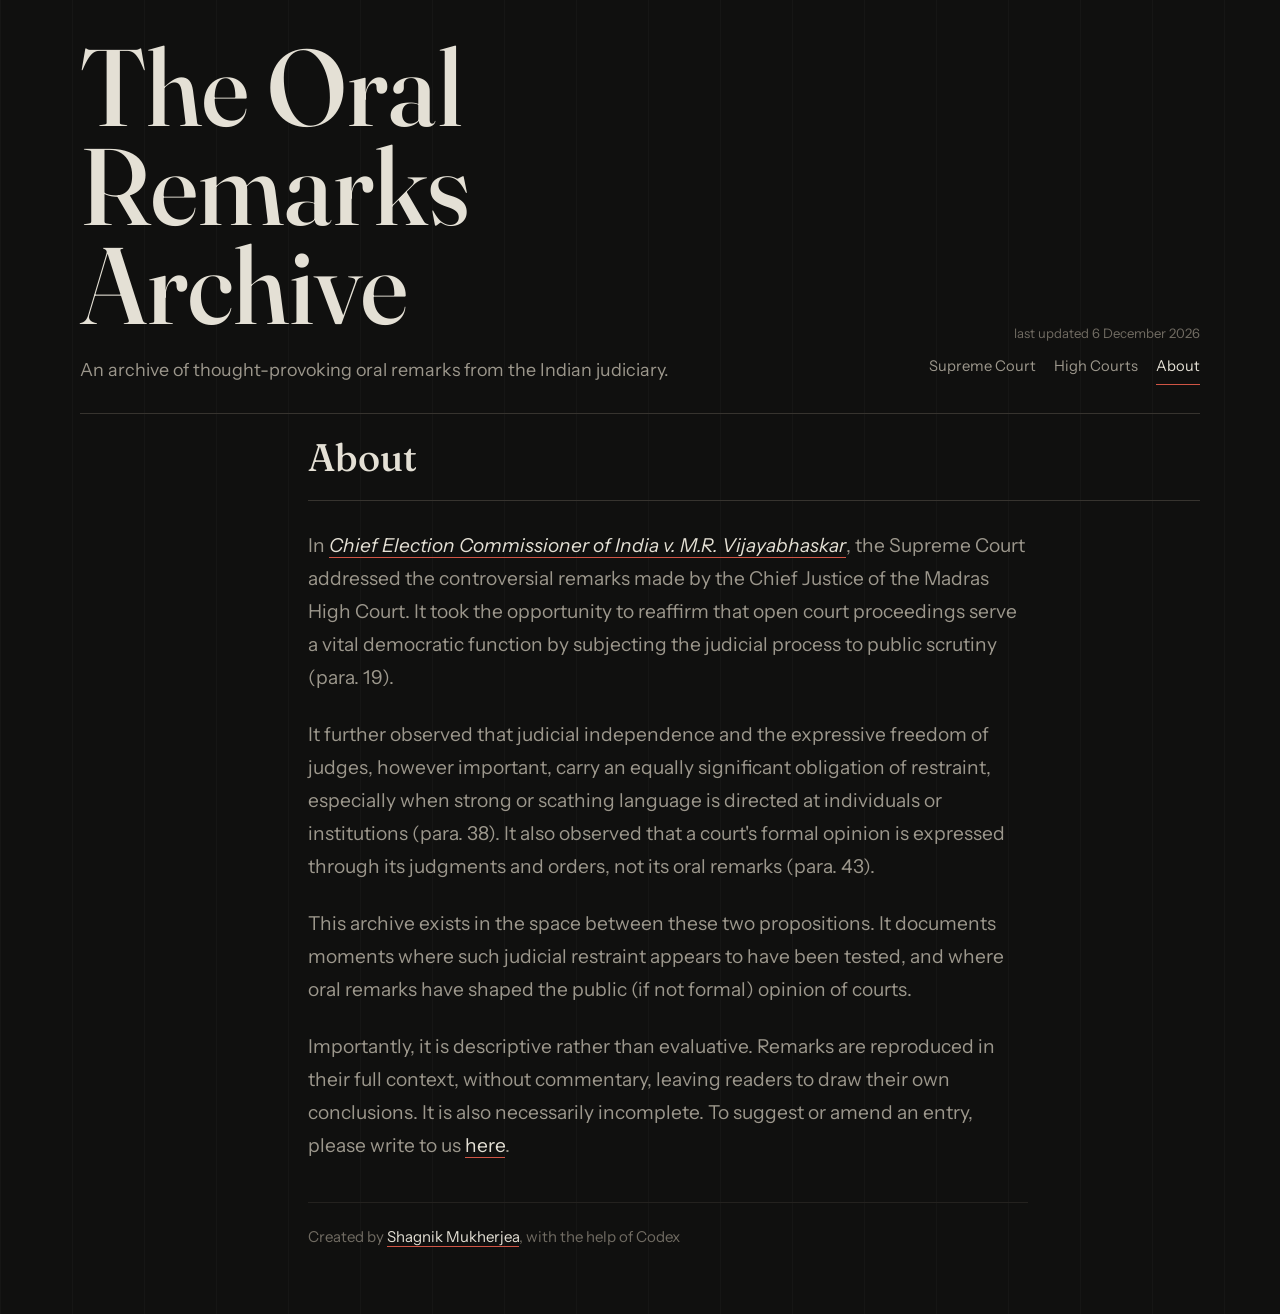
==== about.html @ 1b5a1316 "Style Update and New HC Entry" ====
<!DOCTYPE html>
<html lang="en">
<head>
  <meta charset="UTF-8">
  <meta name="viewport" content="width=device-width, initial-scale=1.0">
  <link rel="icon" type="image/svg+xml" href="favicon.svg">
  <title>The Oral Remarks Archive | About</title>
  <meta name="description" content="An archive of thought-provoking oral remarks from the Indian judiciary.">
  <link rel="canonical" href="https://shagnikmukherjea.github.io/oral-remarks-archive/about.html">
  <meta property="og:type" content="website">
  <meta property="og:title" content="The Oral Remarks Archive | About">
  <meta property="og:description" content="An archive of thought-provoking oral remarks from the Indian judiciary.">
  <meta property="og:url" content="https://shagnikmukherjea.github.io/oral-remarks-archive/about.html">
  <meta property="og:site_name" content="The Oral Remarks Archive">
  <meta name="twitter:card" content="summary">
  <meta name="twitter:title" content="The Oral Remarks Archive | About">
  <meta name="twitter:description" content="An archive of thought-provoking oral remarks from the Indian judiciary.">
  <link rel="preconnect" href="https://fonts.googleapis.com">
  <link rel="preconnect" href="https://fonts.gstatic.com" crossorigin>
  <link href="https://fonts.googleapis.com/css2?family=Fraunces:opsz,wght@9..144,400;9..144,500;9..144,600&family=Instrument+Sans:wght@400;500;600&display=swap" rel="stylesheet">
  <link rel="stylesheet" href="styles.css?v=20260602a">
  <script src="last-updated.js" defer></script>
</head>
<body>
  <div class="site-shell">
    <header class="page-header page-header-compact">
      <div class="page-copy">
        <h1>The Oral Remarks Archive</h1>
        <p class="lede">An archive of thought-provoking oral remarks from the Indian judiciary.</p>
      </div>
      <div class="masthead-tools">
        <p class="updated">last updated <time data-last-updated></time></p>
        <div class="menu-buttons" aria-label="Page navigation">
          <a href="index.html"><span class="label-full">Supreme Court</span><span class="label-short">Supreme Ct.</span></a>
          <a href="high-courts.html"><span class="label-full">High Courts</span><span class="label-short">High Ct.</span></a>
          <a href="about.html" aria-current="page">About</a>
        </div>
      </div>
    </header>

    <main class="about-layout">
      <div aria-hidden="true"></div>

      <section class="about-content">
        <div class="section-banner">
          <h2>About</h2>
        </div>

        <div class="prose-panel">
          <p>
            In <i><a href="https://www.scobserver.in/wp-content/uploads/2025/08/CEC-V-M.R.VIJAYABHASKAR-2021.pdf" target="_blank" rel="noopener noreferrer">Chief Election Commissioner of India v. M.R. Vijayabhaskar</a></i>,
            the Supreme Court addressed the controversial remarks made by the Chief Justice of the Madras High Court. It took
            the opportunity to reaffirm that open court proceedings serve a vital democratic function by subjecting the judicial
            process to public scrutiny (para. 19).
          </p>

          <p>
            It further observed that judicial independence and the expressive freedom of judges, however important,
            carry an equally significant obligation of restraint, especially when strong or scathing language is directed at
            individuals or institutions (para. 38). It also observed that a court's formal opinion is expressed through its judgments
            and orders, not its oral remarks (para. 43).
          </p>

          <p>
            This archive exists in the space between these two propositions. It documents moments where such judicial restraint
            appears to have been tested, and where oral remarks have shaped the public (if not formal) opinion of courts.
          </p>

          <p>
            Importantly, it is descriptive rather than evaluative. Remarks are reproduced in their full context, without
            commentary, leaving readers to draw their own conclusions. It is also necessarily incomplete. To suggest or amend an entry, please write to us <a href="https://forms.gle/7Nr9xeW9brRbRgDS9" target="_blank" rel="noopener noreferrer">here</a>.
          </p>
        </div>

        <section class="credit-panel" aria-label="Site credit">
          <p>Created by <a class="credit-name" href="http://www.linkedin.com/in/shagnikmukherjea" target="_blank" rel="noopener noreferrer">Shagnik Mukherjea</a>, with the help of Codex</p>
        </section>
      </section>
    </main>
  </div>
</body>
</html>
---- styles.css ----
:root {
  --bg: #10100f;
  --ink: #e4e0d5;
  --muted: #9c978c;
  --quiet: #706b62;
  --line: #37342f;
  --line-soft: #24221f;
  --accent: #d05545;
  --max-width: 1120px;
}

* {
  box-sizing: border-box;
}

html {
  scroll-behavior: smooth;
}

body {
  margin: 0;
  padding-bottom: 64px;
  color: var(--ink);
  background:
    linear-gradient(90deg, rgba(255, 255, 255, 0.022) 1px, transparent 1px) 0 0 / 72px 72px,
    var(--bg);
  font-family: "Instrument Sans", sans-serif;
  line-height: 1.65;
}

a {
  color: inherit;
  text-decoration: none;
}

img {
  max-width: 100%;
}

.site-shell {
  width: min(calc(100% - 36px), var(--max-width));
  margin: 0 auto;
  padding-top: 38px;
}

.hero,
.page-header {
  display: grid;
  grid-template-columns: minmax(0, 1fr) max-content;
  gap: 28px;
  align-items: end;
  padding-bottom: 28px;
  border-bottom: 1px solid var(--line);
}

.hero-copy,
.page-copy {
  max-width: 760px;
}

h1,
h2,
h3 {
  margin: 0;
  font-family: "Fraunces", serif;
  font-weight: 500;
  letter-spacing: 0;
}

h1 {
  max-width: 10.5ch;
  font-size: clamp(3.2rem, 8.8vw, 6.8rem);
  line-height: 0.91;
}

h2 {
  font-size: clamp(1.55rem, 3vw, 2.55rem);
  line-height: 1;
}

h3 {
  font-size: clamp(1.25rem, 2.4vw, 1.7rem);
  line-height: 1.12;
}

.lede {
  max-width: 50ch;
  margin: 20px 0 0;
  color: var(--muted);
  font-size: clamp(0.98rem, 1.6vw, 1.12rem);
}

.masthead-tools {
  display: grid;
  gap: 10px;
  justify-items: end;
}

.updated {
  margin: 0;
  color: var(--quiet);
  font-size: 0.82rem;
}

.menu-buttons {
  display: flex;
  gap: 18px;
  align-items: center;
  justify-content: flex-end;
  color: var(--muted);
  font-size: 0.92rem;
}

.menu-buttons a {
  padding-bottom: 5px;
  border-bottom: 1px solid transparent;
}

.menu-buttons .label-short {
  display: none;
}

.menu-buttons a[aria-current="page"] {
  color: var(--ink);
  border-color: var(--accent);
}

.menu-buttons a:hover,
.date-sidebar-inner a:hover,
.remark-context a:hover,
.prose-panel a:hover,
.credit-panel a:hover {
  color: var(--accent);
}

main {
  margin-top: 0;
}

.content-layout,
.about-layout {
  display: grid;
  grid-template-columns: 180px minmax(0, 1fr);
  gap: 48px;
  align-items: start;
}

.date-sidebar {
  position: sticky;
  top: 24px;
}

.date-sidebar-inner {
  padding-top: 24px;
}

.date-sidebar-label {
  display: none;
}

.date-group {
  display: grid;
  gap: 14px;
}

.date-sidebar-inner a {
  color: var(--quiet);
  font-size: 0.86rem;
  line-height: 1.2;
  transition: color 0.15s ease;
}

.date-sidebar-inner a:visited {
  color: var(--quiet);
}

.archive-content,
.about-content {
  min-width: 0;
}

.section-banner {
  margin-bottom: 8px;
  padding: 24px 0;
  border-bottom: 1px solid var(--line);
}

.remarks-list {
  display: block;
}

.remark-card {
  display: grid;
  grid-template-columns: 132px minmax(0, 1fr);
  gap: 28px;
  padding: 31px 0 35px;
  border-bottom: 1px solid var(--line-soft);
}

.remark-date {
  grid-row: 1 / span 3;
  margin: 0;
  color: var(--accent);
  font-size: 0.8rem;
  font-weight: 600;
  letter-spacing: 0.12em;
  line-height: 1.35;
  text-transform: uppercase;
  white-space: nowrap;
}

blockquote {
  margin: 0;
  font-family: "Fraunces", serif;
  font-size: clamp(1.25rem, 2.25vw, 1.95rem);
  font-weight: 400;
  line-height: 1.2;
}

.remark-source {
  margin: 18px 0 0;
  font-weight: 600;
}

.remark-context {
  max-width: 70ch;
  margin: 8px 0 0;
  color: var(--muted);
  font-size: 0.98rem;
  font-style: italic;
}

.remark-context a,
.prose-panel a,
.credit-panel a {
  color: var(--ink);
  border-bottom: 1px solid var(--accent);
}

.prose-panel {
  max-width: 720px;
}

.prose-panel p {
  margin: 24px 0 0;
  color: var(--muted);
  font-size: clamp(1.05rem, 1.7vw, 1.2rem);
  line-height: 1.72;
}

.prose-panel p:first-child {
  margin-top: 28px;
}

.credit-panel {
  max-width: 720px;
  margin-top: 40px;
  padding-top: 22px;
  border-top: 1px solid var(--line-soft);
  color: var(--quiet);
  font-size: 0.94rem;
}

.credit-panel p {
  margin: 0;
}

@media (max-width: 760px) {
  body {
    padding-bottom: 42px;
  }

  .site-shell {
    width: min(calc(100% - 28px), var(--max-width));
    padding-top: 28px;
  }

  .hero,
  .page-header,
  .content-layout,
  .about-layout,
  .remark-card {
    grid-template-columns: 1fr;
  }

  .hero,
  .page-header,
  .content-layout,
  .about-layout,
  .remark-card {
    gap: 22px;
  }

  h1 {
    max-width: 9.8ch;
    font-size: clamp(2.9rem, 16vw, 4.9rem);
  }

  .masthead-tools {
    justify-items: start;
  }

  .menu-buttons {
    justify-content: flex-start;
    flex-wrap: wrap;
    gap: 16px;
  }

  .menu-buttons .label-full {
    display: none;
  }

  .menu-buttons .label-short {
    display: inline;
  }

  .date-sidebar {
    position: static;
    overflow: hidden;
  }

  .about-layout > [aria-hidden="true"] {
    display: none;
  }

  .date-sidebar-inner {
    padding-top: 28px;
    overflow-x: auto;
    overscroll-behavior-x: contain;
    -webkit-overflow-scrolling: touch;
    scrollbar-width: none;
  }

  .date-sidebar-inner::-webkit-scrollbar {
    display: none;
  }

  .date-group {
    display: flex;
    gap: 16px;
    flex-wrap: nowrap;
    white-space: nowrap;
  }

  .section-banner {
    padding: 24px 0;
  }

  .remark-card {
    gap: 12px;
    padding: 27px 0 31px;
  }

  .remark-date {
    grid-row: auto;
  }
}
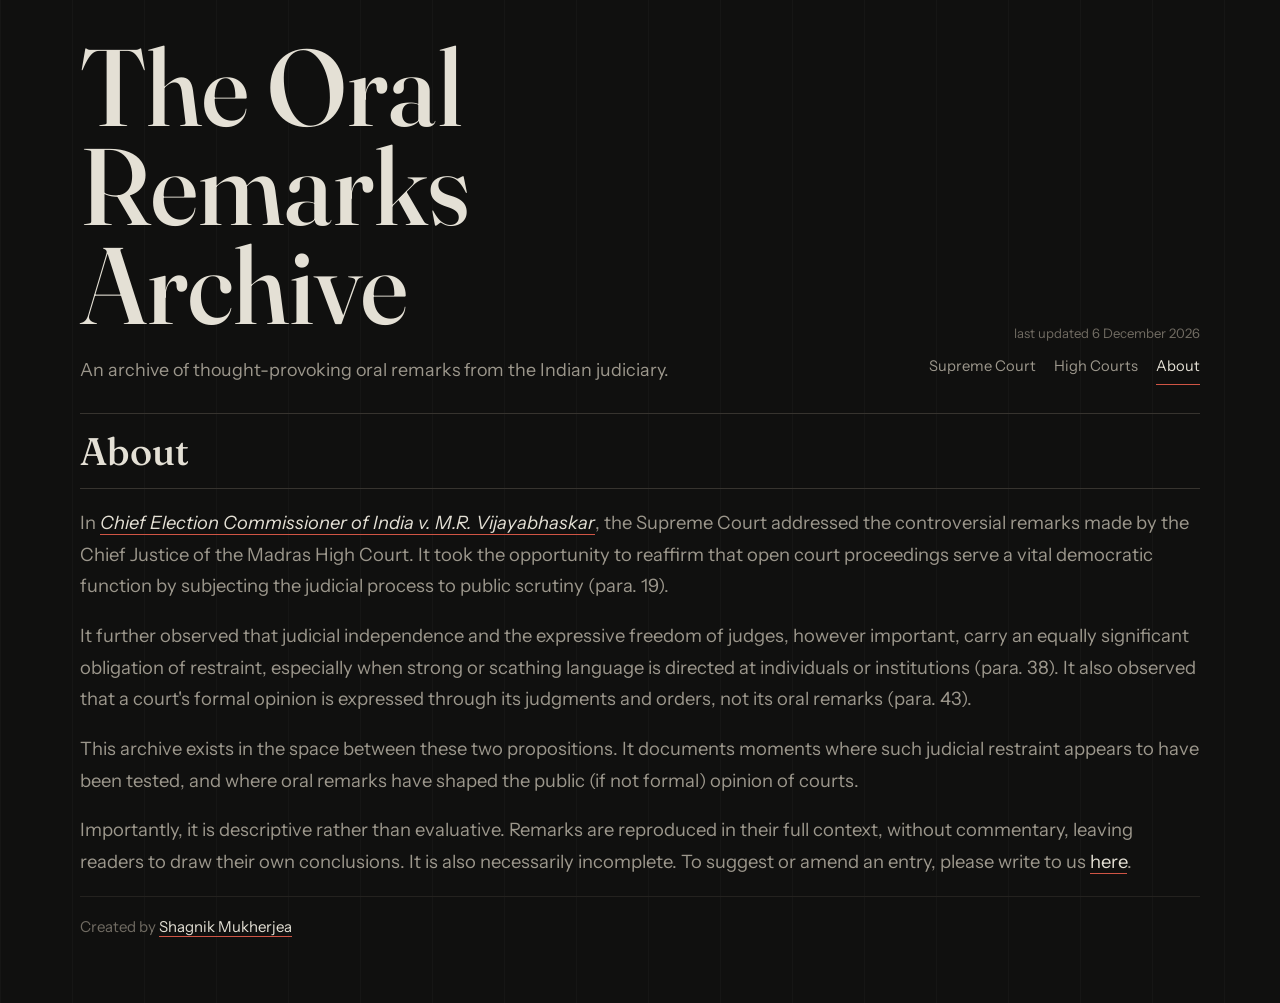
==== commit 97cac236: "About" ====
--- a/about.html
+++ b/about.html
@@ -73,10 +73,10 @@
         </div>
 
         <section class="credit-panel" aria-label="Site credit">
-          <p>Created by <a class="credit-name" href="http://www.linkedin.com/in/shagnikmukherjea" target="_blank" rel="noopener noreferrer">Shagnik Mukherjea</a>, with the help of Codex</p>
+          <p>Created by <a class="credit-name" href="http://www.linkedin.com/in/shagnikmukherjea" target="_blank" rel="noopener noreferrer">Shagnik Mukherjea</a></p>
         </section>
       </section>
     </main>
   </div>
 </body>
-</html>
+</html>
--- a/styles.css
+++ b/styles.css
@@ -137,12 +137,22 @@
   margin-top: 0;
 }
 
-.content-layout,
-.about-layout {
+.content-layout {
   display: grid;
   grid-template-columns: 180px minmax(0, 1fr);
   gap: 48px;
   align-items: start;
+}
+
+.about-layout {
+  display: grid;
+  grid-template-columns: 1fr;
+  gap: 48px;
+  align-items: start;
+}
+
+.about-layout > [aria-hidden="true"] {
+  display: none;
 }
 
 .date-sidebar {
@@ -181,7 +191,7 @@
 
 .section-banner {
   margin-bottom: 8px;
-  padding: 24px 0;
+  padding: 18px 0;
   border-bottom: 1px solid var(--line);
 }
 
@@ -192,8 +202,9 @@
 .remark-card {
   display: grid;
   grid-template-columns: 132px minmax(0, 1fr);
-  gap: 28px;
-  padding: 31px 0 35px;
+  row-gap: 10px;
+  column-gap: 28px;
+  padding: 18px 0;
   border-bottom: 1px solid var(--line-soft);
 }
 
@@ -217,14 +228,22 @@
   line-height: 1.2;
 }
 
+blockquote + .remark-source {
+  margin-top: 4px;
+}
+
+.remark-source + .remark-context {
+  margin-top: 1px;
+}
+
 .remark-source {
-  margin: 18px 0 0;
+  margin: 0;
   font-weight: 600;
 }
 
 .remark-context {
   max-width: 70ch;
-  margin: 8px 0 0;
+  margin: 0;
   color: var(--muted);
   font-size: 0.98rem;
   font-style: italic;
@@ -238,24 +257,26 @@
 }
 
 .prose-panel {
-  max-width: 720px;
+  width: 100%;
+  max-width: none;
 }
 
 .prose-panel p {
-  margin: 24px 0 0;
+  margin: 18px 0 0;
   color: var(--muted);
-  font-size: clamp(1.05rem, 1.7vw, 1.2rem);
+  font-size: clamp(1rem, 1.6vw, 1.15rem);
   line-height: 1.72;
 }
 
 .prose-panel p:first-child {
-  margin-top: 28px;
+  margin-top: 18px;
 }
 
 .credit-panel {
-  max-width: 720px;
-  margin-top: 40px;
-  padding-top: 22px;
+  width: 100%;
+  max-width: none;
+  margin-top: 18px;
+  padding-top: 18px;
   border-top: 1px solid var(--line-soft);
   color: var(--quiet);
   font-size: 0.94rem;
@@ -266,12 +287,15 @@
 }
 
 @media (max-width: 760px) {
+  .credit-panel {
+    padding-top: 18px;
+  }
   body {
     padding-bottom: 42px;
   }
 
   .site-shell {
-    width: min(calc(100% - 28px), var(--max-width));
+    width: min(calc(100% - 40px), var(--max-width));
     padding-top: 28px;
   }
 
@@ -284,8 +308,15 @@
   }
 
   .hero,
-  .page-header,
-  .content-layout,
+  .page-header {
+    gap: 14px;
+    padding-bottom: 18px;
+  }
+
+  .content-layout {
+    gap: 0;
+  }
+
   .about-layout,
   .remark-card {
     gap: 22px;
@@ -297,6 +328,7 @@
   }
 
   .masthead-tools {
+    gap: 14px;
     justify-items: start;
   }
 
@@ -324,7 +356,8 @@
   }
 
   .date-sidebar-inner {
-    padding-top: 28px;
+    padding: 12px 0;
+    border-bottom: 1px solid var(--line);
     overflow-x: auto;
     overscroll-behavior-x: contain;
     -webkit-overflow-scrolling: touch;
@@ -343,12 +376,13 @@
   }
 
   .section-banner {
-    padding: 24px 0;
+    padding: 18px 0;
+    margin-bottom: 0;
   }
 
   .remark-card {
-    gap: 12px;
-    padding: 27px 0 31px;
+    gap: 8px 12px;
+    padding: 16px 0;
   }
 
   .remark-date {
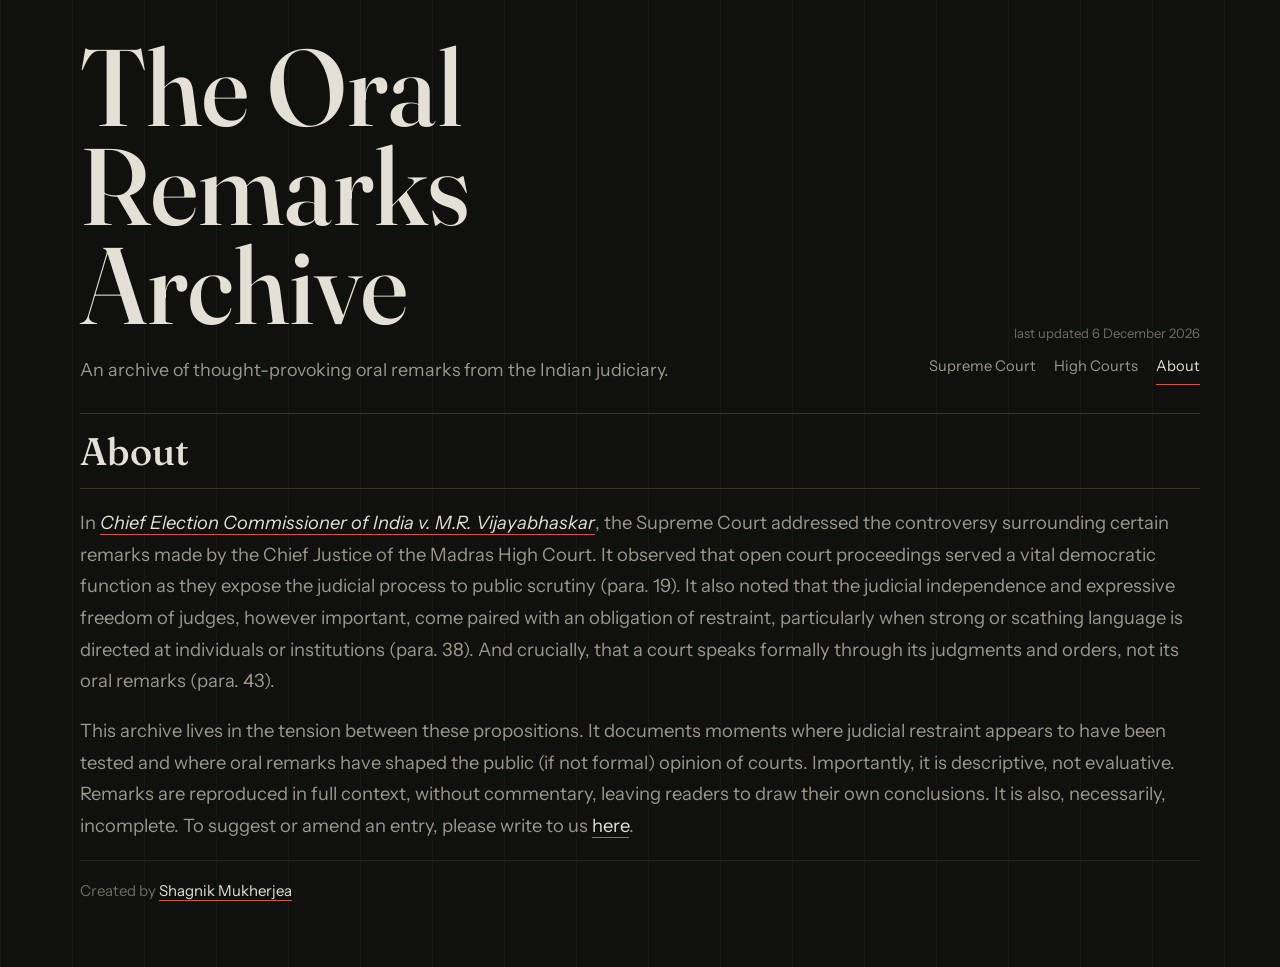
==== commit a03d7404: "About" ====
--- a/about.html
+++ b/about.html
@@ -49,26 +49,15 @@
         <div class="prose-panel">
           <p>
             In <i><a href="https://www.scobserver.in/wp-content/uploads/2025/08/CEC-V-M.R.VIJAYABHASKAR-2021.pdf" target="_blank" rel="noopener noreferrer">Chief Election Commissioner of India v. M.R. Vijayabhaskar</a></i>,
-            the Supreme Court addressed the controversial remarks made by the Chief Justice of the Madras High Court. It took
-            the opportunity to reaffirm that open court proceedings serve a vital democratic function by subjecting the judicial
-            process to public scrutiny (para. 19).
+            the Supreme Court addressed the controversy surrounding certain remarks made by the Chief Justice of the Madras High Court. It observed that open court proceedings served a vital democratic function as they expose the judicial process to public scrutiny (para. 19).
+            It also noted that the judicial independence and expressive freedom of judges, however important, come paired with an obligation of restraint, particularly when strong or scathing language is directed at individuals or institutions (para. 38). And crucially, that a
+            court speaks formally through its judgments and orders, not its oral remarks (para. 43).
           </p>
 
           <p>
-            It further observed that judicial independence and the expressive freedom of judges, however important,
-            carry an equally significant obligation of restraint, especially when strong or scathing language is directed at
-            individuals or institutions (para. 38). It also observed that a court's formal opinion is expressed through its judgments
-            and orders, not its oral remarks (para. 43).
-          </p>
-
-          <p>
-            This archive exists in the space between these two propositions. It documents moments where such judicial restraint
-            appears to have been tested, and where oral remarks have shaped the public (if not formal) opinion of courts.
-          </p>
-
-          <p>
-            Importantly, it is descriptive rather than evaluative. Remarks are reproduced in their full context, without
-            commentary, leaving readers to draw their own conclusions. It is also necessarily incomplete. To suggest or amend an entry, please write to us <a href="https://forms.gle/7Nr9xeW9brRbRgDS9" target="_blank" rel="noopener noreferrer">here</a>.
+           This archive lives in the tension between these propositions. It documents moments where judicial restraint appears to have been tested and where oral remarks have shaped the public (if not formal) opinion of courts.
+           Importantly, it is descriptive, not evaluative. Remarks are reproduced in full context, without commentary, leaving readers to draw their own conclusions. It is also, necessarily, incomplete. 
+           To suggest or amend an entry, please write to us <a href="https://forms.gle/7Nr9xeW9brRbRgDS9" target="_blank" rel="noopener noreferrer">here</a>.
           </p>
         </div>
 
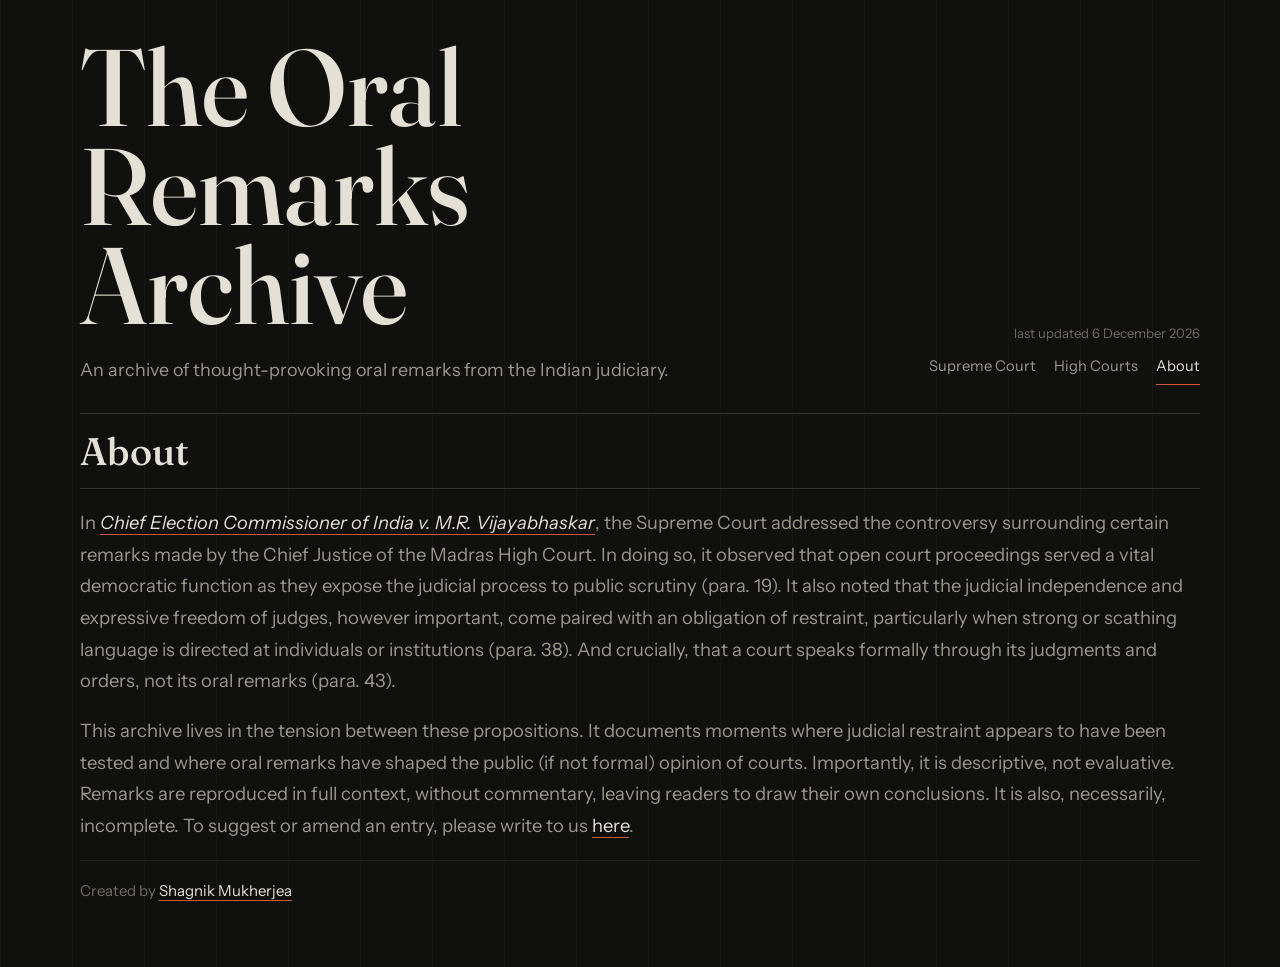
==== commit 1845f471: "Typo" ====
--- a/about.html
+++ b/about.html
@@ -49,7 +49,7 @@
         <div class="prose-panel">
           <p>
             In <i><a href="https://www.scobserver.in/wp-content/uploads/2025/08/CEC-V-M.R.VIJAYABHASKAR-2021.pdf" target="_blank" rel="noopener noreferrer">Chief Election Commissioner of India v. M.R. Vijayabhaskar</a></i>,
-            the Supreme Court addressed the controversy surrounding certain remarks made by the Chief Justice of the Madras High Court. It observed that open court proceedings served a vital democratic function as they expose the judicial process to public scrutiny (para. 19).
+            the Supreme Court addressed the controversy surrounding certain remarks made by the Chief Justice of the Madras High Court. In doing so, it observed that open court proceedings served a vital democratic function as they expose the judicial process to public scrutiny (para. 19).
             It also noted that the judicial independence and expressive freedom of judges, however important, come paired with an obligation of restraint, particularly when strong or scathing language is directed at individuals or institutions (para. 38). And crucially, that a
             court speaks formally through its judgments and orders, not its oral remarks (para. 43).
           </p>
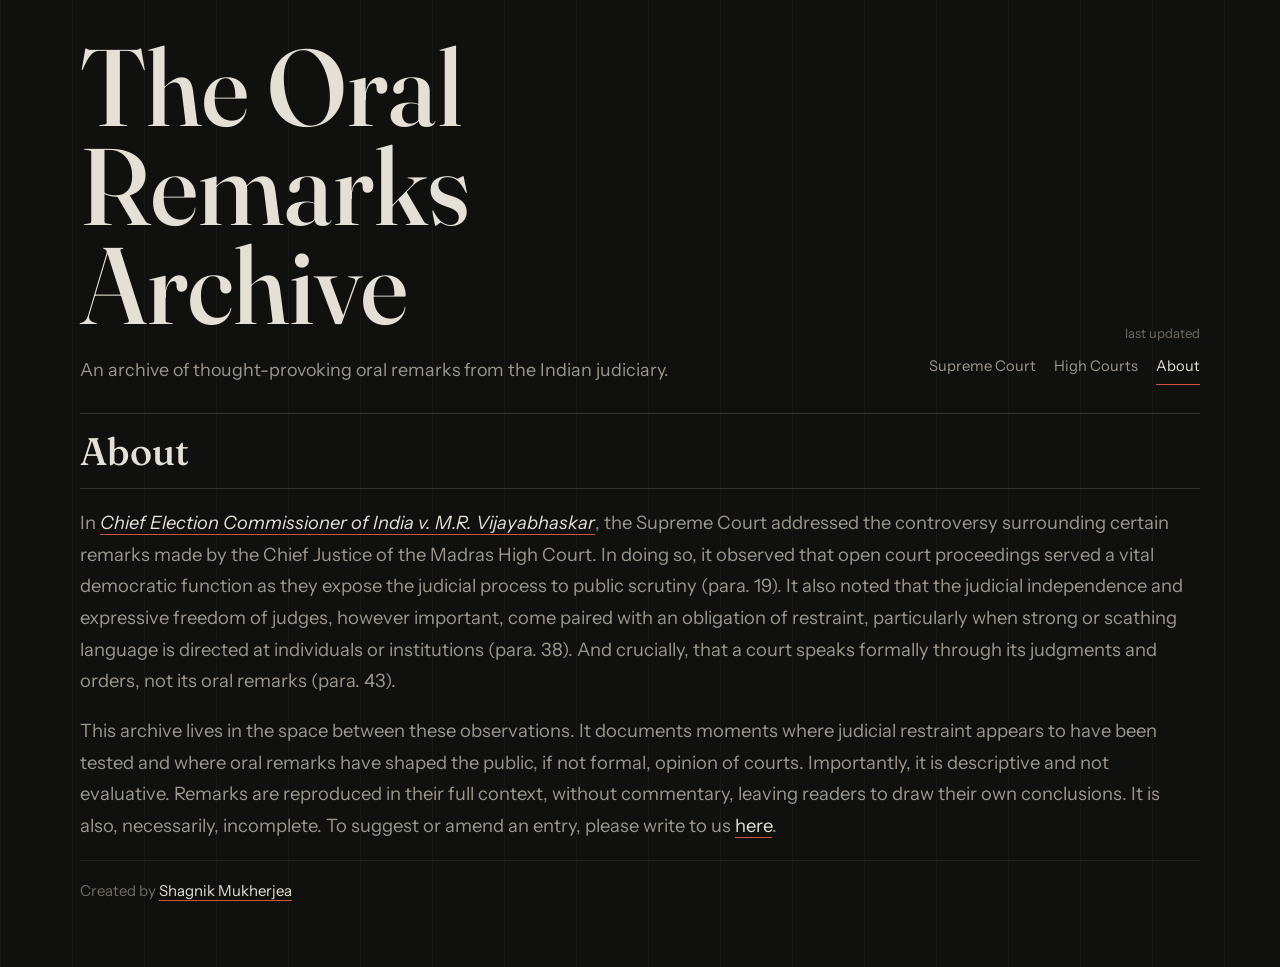
==== commit 5cc5db7b: "About" ====
--- a/about.html
+++ b/about.html
@@ -12,7 +12,12 @@
   <meta property="og:description" content="An archive of thought-provoking oral remarks from the Indian judiciary.">
   <meta property="og:url" content="https://shagnikmukherjea.github.io/oral-remarks-archive/about.html">
   <meta property="og:site_name" content="The Oral Remarks Archive">
-  <meta name="twitter:card" content="summary">
+  <meta property="og:image" content="favicon.svg">
+  <meta property="og:image:type" content="image/svg+xml">
+  <meta property="og:image:alt" content="The Oral Remarks Archive logo">
+  <meta name="twitter:card" content="summary_large_image">
+  <meta name="twitter:image" content="favicon.svg">
+  <meta name="twitter:image:alt" content="The Oral Remarks Archive logo">
   <meta name="twitter:title" content="The Oral Remarks Archive | About">
   <meta name="twitter:description" content="An archive of thought-provoking oral remarks from the Indian judiciary.">
   <link rel="preconnect" href="https://fonts.googleapis.com">
@@ -55,8 +60,8 @@
           </p>
 
           <p>
-           This archive lives in the tension between these propositions. It documents moments where judicial restraint appears to have been tested and where oral remarks have shaped the public (if not formal) opinion of courts.
-           Importantly, it is descriptive, not evaluative. Remarks are reproduced in full context, without commentary, leaving readers to draw their own conclusions. It is also, necessarily, incomplete. 
+           This archive lives in the space between these observations. It documents moments where judicial restraint appears to have been tested and where oral remarks have shaped the public, if not formal, opinion of courts.
+           Importantly, it is descriptive and not evaluative. Remarks are reproduced in their full context, without commentary, leaving readers to draw their own conclusions. It is also, necessarily, incomplete. 
            To suggest or amend an entry, please write to us <a href="https://forms.gle/7Nr9xeW9brRbRgDS9" target="_blank" rel="noopener noreferrer">here</a>.
           </p>
         </div>
--- a/styles.css
+++ b/styles.css
@@ -229,16 +229,17 @@
 }
 
 blockquote + .remark-source {
-  margin-top: 4px;
+  margin-top: 2px;
 }
 
 .remark-source + .remark-context {
-  margin-top: 1px;
+  margin-top: 0;
 }
 
 .remark-source {
   margin: 0;
   font-weight: 600;
+  line-height: 1.65;
 }
 
 .remark-context {
@@ -247,6 +248,7 @@
   color: var(--muted);
   font-size: 0.98rem;
   font-style: italic;
+  line-height: 1.65;
 }
 
 .remark-context a,
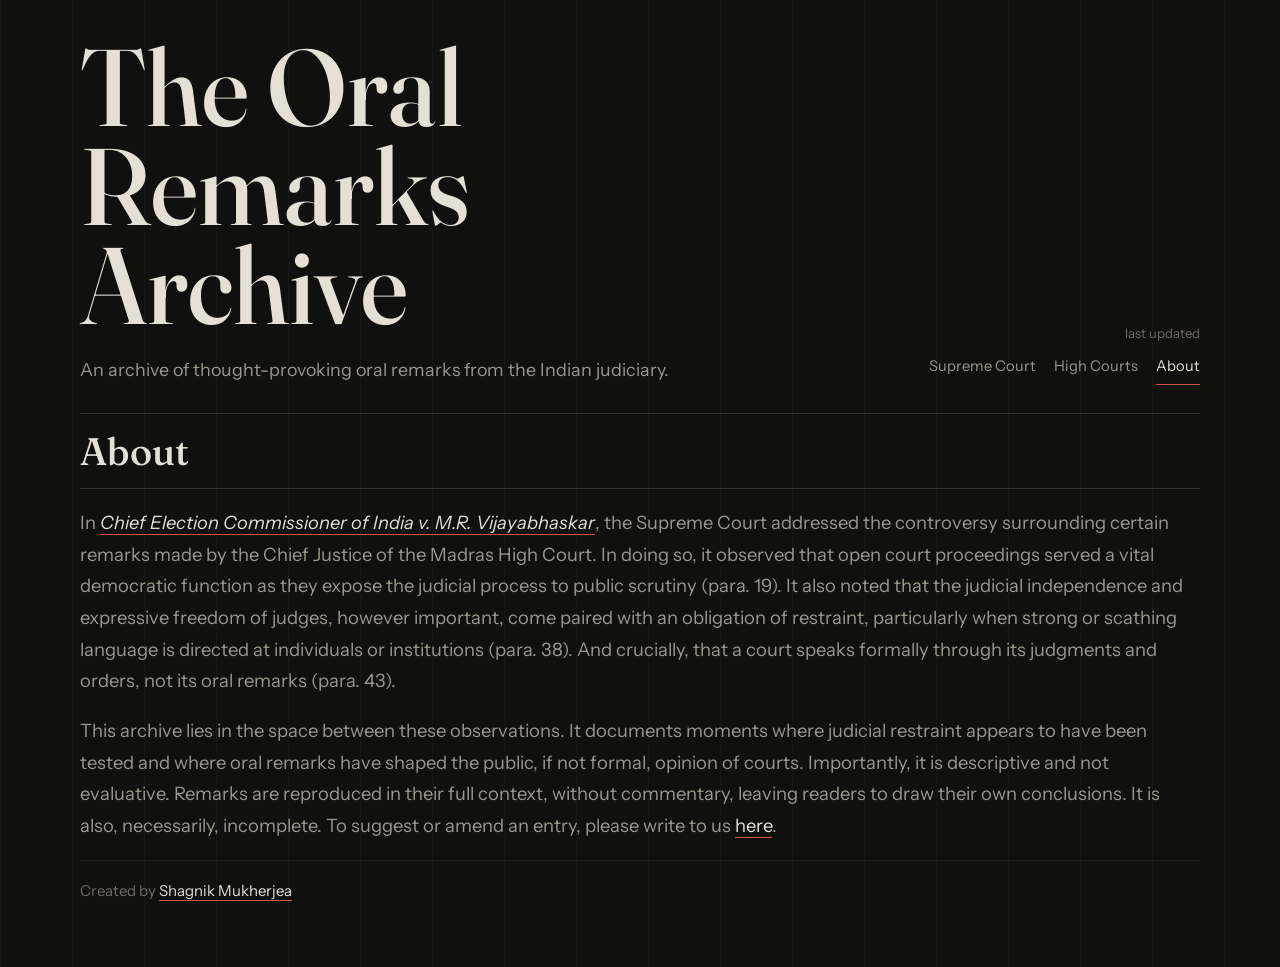
==== commit a3ec68a5: "Edits" ====
--- a/about.html
+++ b/about.html
@@ -60,7 +60,7 @@
           </p>
 
           <p>
-           This archive lives in the space between these observations. It documents moments where judicial restraint appears to have been tested and where oral remarks have shaped the public, if not formal, opinion of courts.
+           This archive lies in the space between these observations. It documents moments where judicial restraint appears to have been tested and where oral remarks have shaped the public, if not formal, opinion of courts.
            Importantly, it is descriptive and not evaluative. Remarks are reproduced in their full context, without commentary, leaving readers to draw their own conclusions. It is also, necessarily, incomplete. 
            To suggest or amend an entry, please write to us <a href="https://forms.gle/7Nr9xeW9brRbRgDS9" target="_blank" rel="noopener noreferrer">here</a>.
           </p>
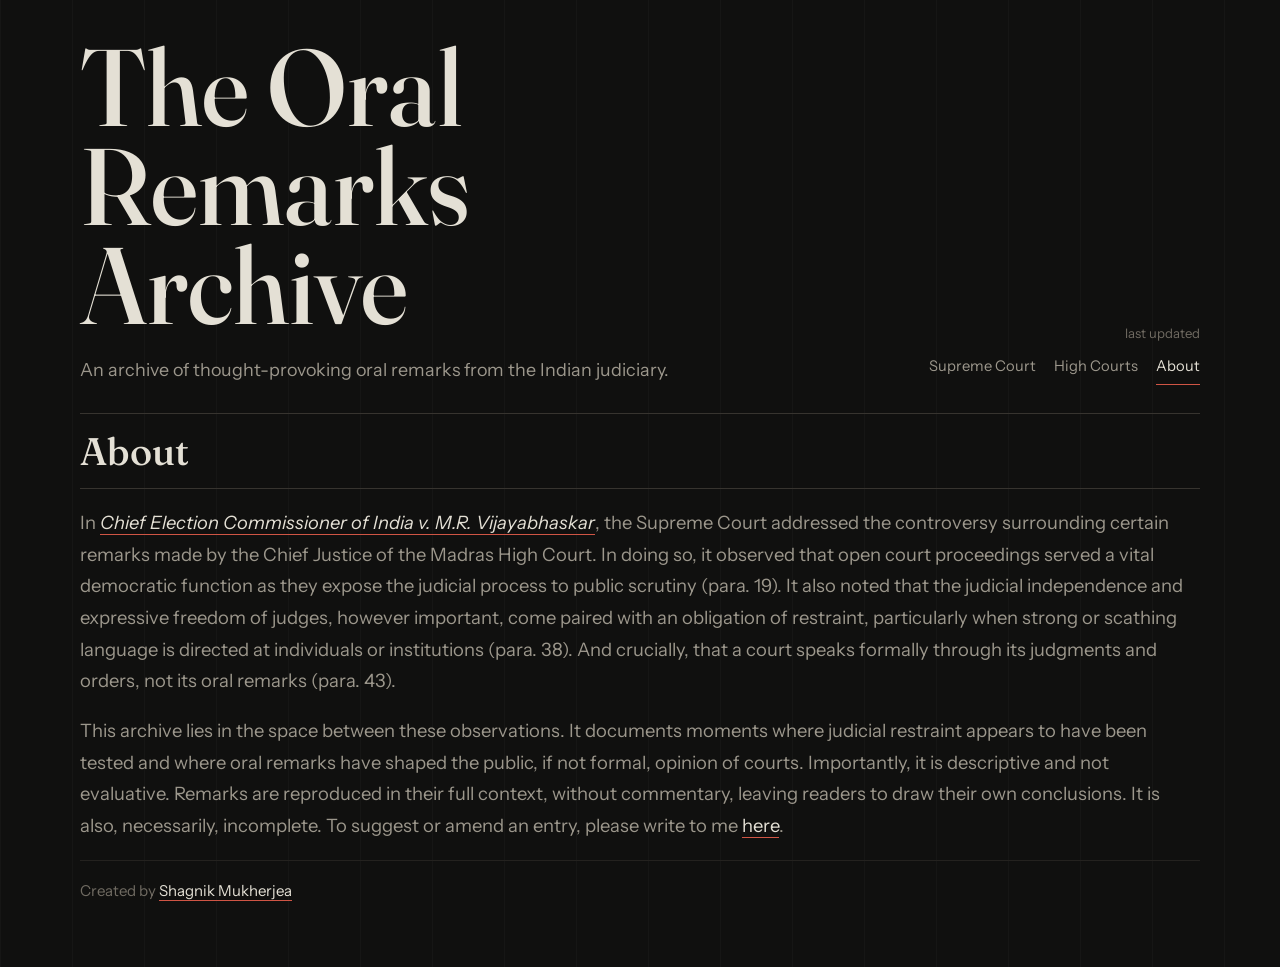
==== commit 9272a7a1: "Edit" ====
--- a/about.html
+++ b/about.html
@@ -62,7 +62,7 @@
           <p>
            This archive lies in the space between these observations. It documents moments where judicial restraint appears to have been tested and where oral remarks have shaped the public, if not formal, opinion of courts.
            Importantly, it is descriptive and not evaluative. Remarks are reproduced in their full context, without commentary, leaving readers to draw their own conclusions. It is also, necessarily, incomplete. 
-           To suggest or amend an entry, please write to us <a href="https://forms.gle/7Nr9xeW9brRbRgDS9" target="_blank" rel="noopener noreferrer">here</a>.
+           To suggest or amend an entry, please write to me <a href="https://forms.gle/7Nr9xeW9brRbRgDS9" target="_blank" rel="noopener noreferrer">here</a>.
           </p>
         </div>
 
